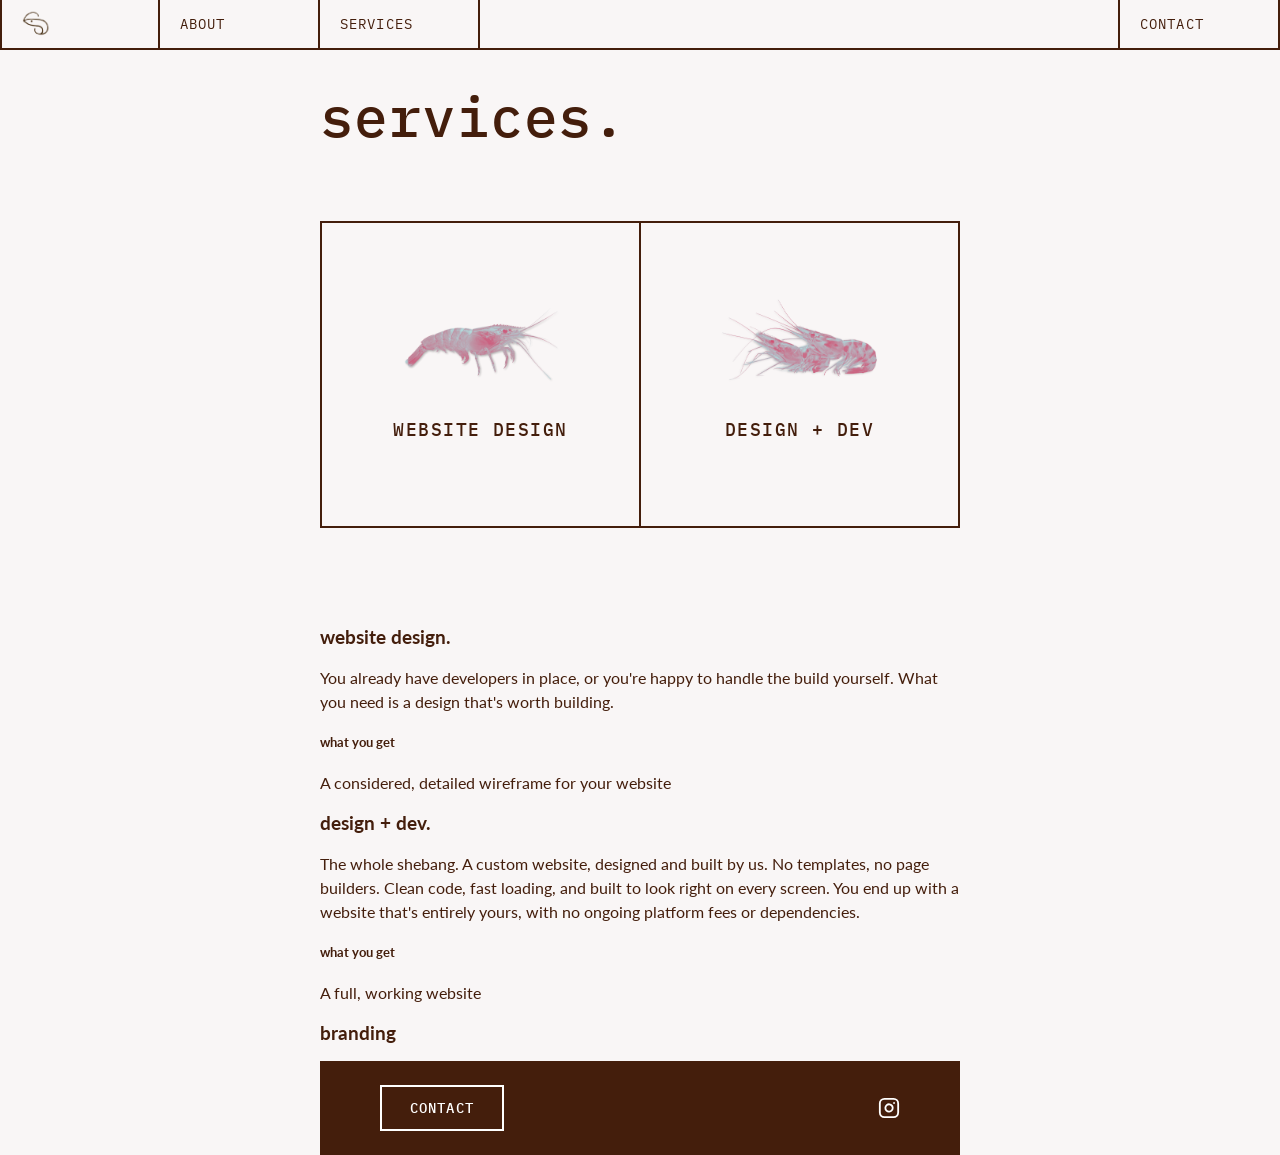
==== services.html @ c292fcb0 "Add files via upload" ====
<!DOCTYPE html>
<html lang="en">
	<head>
    	<meta charset="utf-8">
    	<meta name="description" content="Services offered by Prawhn">
    	<meta name="keywords" content="prawhn, services, branding, strategy">
		<meta name="viewport" content="width=device-width, initial-scale=1">
		<link rel="preconnect" href="https://fonts.googleapis.com">
		<link rel="preconnect" href="https://fonts.gstatic.com" crossorigin>
		<link href="https://fonts.googleapis.com/css2?family=IBM+Plex+Mono:ital,wght@0,100;0,200;0,300;0,400;0,500;0,600;0,700;1,100;1,200;1,300;1,400;1,500;1,600;1,700&family=Lato:ital,wght@0,100;0,300;0,400;0,700;0,900;1,100;1,300;1,400;1,700;1,900&display=swap" rel="stylesheet">
		<title>Services — Prawhn</title>

		<!-- external CSS link -->
		<link rel="stylesheet" href="css/normalize.css">
		<link rel="stylesheet" href="css/style.css">
	</head>
	<body>
		<header>
    		<nav class="nav primary-nav">
				<ul>
					<li class="nav-logo"><a href="index.html"><img src="prawhn.png" alt="prawhn"></a></li>
					<li><a href="about.html">About</a></li>
					<li><a href="services.html">Services</a></li>
					<li class="nav-spacer"></li>
					<li class="nav-contact"><a href="contact.html">Contact</a></li>
				</ul>
			</nav>
		</header>
		<section class="pitch-section">
			<h2>services.</h2>
		</section>
		<section class="services-grid-section">
			<div class="services-grid">
				<div class="service-card">
					<div class="card-inner">
						<div class="card-front">
							<img src="prawnimg1.png" alt="">
							<h3>website design</h3>
						</div>
						<div class="card-back">
							<p>blaahhh blah bleep blah</p>
						</div>
					</div>
				</div>
				<div class="service-card">
					<div class="card-inner">
						<div class="card-front">
							<img src="prawnimg2.png" alt="">
							<h3>design + dev</h3>
						</div>
						<div class="card-back">
							<p>blah blah blah blah</p>
						</div>
					</div>
				</div>
			</div>
		</section>
		<section class="services pitch-section">
			<section>
				<h3>website design.</h3>
				<p>You already have developers in place, or you're happy to handle the build yourself. What you need is a design that's worth building.</p>
				<h5>what you get</h5>
				<p>A considered, detailed wireframe for your website</p>
			</section>
			<section>
				<h3>design + dev.</h3>
				<p>The whole shebang. A custom website, designed and built by us. No templates, no page builders. Clean code, fast loading, and built to look right on every screen. You end up with a website that's entirely yours, with no ongoing platform fees or dependencies.</p>
				<h5>what you get</h5>
				<p>A full, working website</p>
			</section>
			<section>
				<h3>branding</h3>
		</section>
		<footer>
			<a href="contact.html" class="btn btn-footer">Contact</a>
			<a href="https://www.instagram.com/" class="footer-instagram" target="_blank" aria-label="Instagram">
				<svg xmlns="http://www.w3.org/2000/svg" width="22" height="22" viewBox="0 0 24 24" fill="none" stroke="currentColor" stroke-width="2" stroke-linecap="round" stroke-linejoin="round"><rect x="2" y="2" width="20" height="20" rx="5" ry="5"></rect><path d="M16 11.37A4 4 0 1 1 12.63 8 4 4 0 0 1 16 11.37z"></path><line x1="17.5" y1="6.5" x2="17.51" y2="6.5"></line></svg>
			</a>
		</footer>
		<script type="text/javascript" src="js/main.js"></script>
	</body>
</html>
---- css/style.css ----
/* Box Model Hack */
* {
     box-sizing: border-box;
}

/* HTML5 display-role reset for older browsers */
article, aside, details, figcaption, figure,
footer, header, hgroup, menu, nav, section {
  display: block;
}
body {
  line-height: 1;
}
ol, ul {
  list-style: none;
}
blockquote, q {
  quotes: none;
}
blockquote:before, blockquote:after,
q:before, q:after {
  content: '';
  content: none;
}
table {
  border-collapse: collapse;
  border-spacing: 0;
}

/* Clear fix hack */
.clearfix:after {
     content: ".";
     display: block;
     clear: both;
     visibility: hidden;
     line-height: 0;
     height: 0;
}

.clear {
	clear: both;
}

/******************************************
/* CSS VARIABLES
/*******************************************/

:root {
     /* Colours */
     --color-bg:          #f7f4f4;
     --color-surface:     #f2ede9;
     --color-muted:       #d7b6af;
     --color-text:        #441e0c;
     --color-accent-soft: #b1aeff;
     --color-accent-bold: #eb0a55;
     --color-white:       #ffffff;

     /* Typography */
     --font-display: "IBM Plex Mono", monospace;
     --font-body:    "Lato", sans-serif;
}

/******************************************
/* BASE STYLES
/*******************************************/

body {
     background-color: #f9f6f6;
     color: var(--color-text);
     font-family: var(--font-body);
}

a {
     color: var(--color-text);
     text-decoration: none;
}

p {
     line-height: 1.5;
}

h1 {
     font-family: var(--font-display);
     font-weight: 700;
     font-size: clamp(64px, 14vw, 175px);
     padding: 0;
     margin: clamp(40px, 8vw, 100px) 10px clamp(16px, 3vw, 40px) 40px;
}

h2 {
     font-family: var(--font-display);
     font-weight: 500;
     font-size: clamp(32px, 6vw, 56px);
     padding: 0;
     margin: clamp(40px, 8vw, 100px) 10px clamp(16px, 3vw, 40px) 40px;
     text-align: center;
}

h4 {
     font-family: var(--font-display);
     font-weight: 300;
     font-size: clamp(16px, 2.5vw, 35px);
     margin: 0 0 0 48px;
}

/******************************************
/* INDEX
/*******************************************/

.pitch-section {
     padding: 0 10%;
}

.pitch-section h2 {
     text-align: left;
     margin-top: clamp(16px, 3vw, 40px);
     margin-left: 0;
     margin-right: 0;
}

.pitch-section h1,
.pitch-section h3,
.pitch-section h4,
.pitch-section p {
     margin-left: 0;
     margin-right: 0;
}

.pitch-section .contact-form {
     margin-left: 0;
     margin-right: 0;
}

.italic {
     font-style: italic;
}

@media (min-width: 768px) {
     .pitch-section {
          padding: 0 20%;
     }
}

@media (min-width: 1024px) {
     .pitch-section {
          padding: 0 25%;
     }
}

/******************************************
/* HERO
/*******************************************/

.hero-heading {
     display: flex;
     align-items: center;
     justify-content: center;
}

.tagbox-stack {
     display: flex;
     flex-direction: column;
     align-items: stretch;
     width: min(80vw, 400px);
     margin-top: clamp(40px, 8vw, 100px);
     margin-bottom: clamp(16px, 3vw, 40px);
}

.tagbox {
     position: relative;
     padding: clamp(10px, 1.2vw, 18px) clamp(14px, 1.8vw, 26px);
}

.tagbox h3 {
     font-family: var(--font-display);
     font-size: clamp(14px, 3.5vw, 22px);
     font-weight: 500;
     text-transform: uppercase;
     letter-spacing: 0.08em;
     text-align: center;
}

@keyframes scrapbook-drop-1 {
     0%   { opacity: 0; transform: rotate(14deg) translate(-80px, -50px); }
     65%  { opacity: 1; transform: rotate(1deg) translate(4px, 4px); }
     100% { opacity: 1; transform: rotate(3deg) translate(0, 0); }
}

@keyframes scrapbook-drop-2 {
     0%   { opacity: 0; transform: rotate(-14deg) translate(100px, 10px); }
     65%  { opacity: 1; transform: rotate(-1deg) translate(-4px, 2px); }
     100% { opacity: 1; transform: rotate(-3deg) translate(0, 0); }
}

.tagbox-1 {
     background-color: var(--color-accent-soft);
     transform: rotate(3deg);
     z-index: 1;
     animation: scrapbook-drop-1 0.69s cubic-bezier(0.34, 1.4, 0.64, 1) 0.15s both;
}

.tagbox-1 h3 {
     color: var(--color-white);
}

.tagbox-2 {
     background-color: #f2ede9;
     border: 2px solid #41280c;
     transform: rotate(-3deg);
     margin-top: -8px;
     z-index: 2;
     animation: scrapbook-drop-2 0.69s cubic-bezier(0.34, 1.4, 0.64, 1) 0.45s both;
}

.tagbox-2 h3 {
     color: var(--color-text);
}

/******************************************
/* LAYOUT
/*******************************************/

header {
     border-bottom: 2px solid var(--color-text);
     position: relative;
}

footer {

}

/******************************************
/* DESKTOP NAV (1024px+)
/*******************************************/

.mobile-header {
     display: none;
}

.mobile-nav {
     display: none;
}

.primary-nav {
     display: block;
}

.primary-nav ul {
     display: grid;
     grid-template-columns: repeat(3, minmax(0, 12.5vw)) 1fr minmax(0, 12.5vw);
     margin: 0;
     padding: 0;
     width: 100%;
}

.primary-nav li {
     display: block;
     text-transform: uppercase;
     font-family: var(--font-display);
     font-size: clamp(11px, 1.2vw, 14px);
     font-weight: 400;
     letter-spacing: 0.08em;
     border-right: 2px solid var(--color-text);
}

.primary-nav li:first-child {
     border-left: 2px solid var(--color-text);
}

.nav-spacer {
     border: none;
}

.nav-logo a {
     display: flex;
     align-items: center;
     padding: 3px 20px;
}

.nav-logo img {
     height: 28px;
     width: auto;
     display: block;
}

.primary-nav li a {
     display: flex;
     align-items: center;
     padding: 10px 20px;
     height: 100%;
}

.primary-nav li:not(.nav-spacer):hover {
     background-color: var(--color-accent-bold);
}

.primary-nav li:not(.nav-spacer):hover a {
     color: var(--color-white);
}

/******************************************
/* TABLET NAV (768px–1024px)
/*******************************************/

@media (max-width: 1024px) {

     .primary-nav ul {
          grid-template-columns: repeat(3, minmax(0, 18vw)) 1fr minmax(0, 18vw);
     }

     .primary-nav li {
          font-size: 10px;
          letter-spacing: 0.04em;
     }

     .primary-nav li a {
          padding: 8px 14px;
     }

     .nav-logo a {
          padding: 3px 14px;
     }

     .nav-logo img {
          height: 20px;
     }

}

/******************************************
/* MOBILE NAV (below 768px)
/*******************************************/

@media (max-width: 768px) {

     /* Hide desktop nav */
     .primary-nav {
          display: none;
     }

     /* Show mobile header bar */
     .mobile-header {
          display: flex;
          align-items: center;
          justify-content: space-between;
          padding: 16px 20px;
     }

     .mobile-logo {
          font-family: var(--font-display);
          font-weight: 700;
          font-size: 20px;
          color: var(--color-text);
          text-decoration: none;
     }

     /* Hamburger button */
     .hamburger {
          display: flex;
          flex-direction: column;
          justify-content: space-between;
          width: 24px;
          height: 16px;
          background: none;
          border: none;
          cursor: pointer;
          padding: 0;
     }

     .hamburger span {
          display: block;
          width: 100%;
          height: 2px;
          background-color: var(--color-text);
          transition: all 0.25s ease;
          transform-origin: center;
     }

     /* Hamburger → ✕ when open */
     .hamburger.is-open span:nth-child(1) {
          transform: translateY(7px) rotate(45deg);
     }

     .hamburger.is-open span:nth-child(2) {
          opacity: 0;
     }

     .hamburger.is-open span:nth-child(3) {
          transform: translateY(-7px) rotate(-45deg);
     }

     /* Mobile nav overlay */
     .mobile-nav {
          display: block;
          position: absolute;
          top: 100%;
          right: 0;
          width: 50%;
          background-color: var(--color-bg);
          border-left: 2px solid var(--color-text);
          border-bottom: 2px solid var(--color-text);
          z-index: 100;

          /* Hidden by default */
          opacity: 0;
          pointer-events: none;
          transform: translateY(-8px);
          transition: opacity 0.25s ease, transform 0.25s ease;
     }

     .mobile-nav.is-open {
          opacity: 1;
          pointer-events: all;
          transform: translateY(0);
     }

     .mobile-nav ul {
          margin: 0;
          padding: 0;
     }

     .mobile-nav li {
          display: block;
          border-bottom: 2px solid var(--color-text);
          font-family: var(--font-display);
          font-size: 13px;
          font-weight: 400;
          text-transform: uppercase;
          letter-spacing: 0.08em;
     }

     .mobile-nav li:last-child {
          border-bottom: none;
     }

     .mobile-nav li a {
          display: block;
          padding: 18px 20px;
          color: var(--color-text);
     }

     .mobile-nav li:hover {
          background-color: var(--color-accent-bold);
     }

     .mobile-nav li:hover a {
          color: var(--color-white);
     }

}

/******************************************
/* SERVICES
/*******************************************/

.services-grid-section {
     display: flex;
     justify-content: center;
     margin: clamp(32px, 6vw, 80px) 0 clamp(40px, 8vw, 100px);
}

.services-grid {
     display: flex;
     gap: 0;
     width: 50%;
}

.service-card + .service-card {
     margin-left: -2px;
}

.service-card {
     flex: 1;
     min-height: clamp(200px, 24vw, 320px);
     display: grid;
     perspective: 800px;
     cursor: pointer;
}

.card-inner {
     position: relative;
     transform-style: preserve-3d;
     transition: transform 0.5s ease;
}

.card-inner.is-flipped {
     transform: rotateY(180deg);
}

.card-front,
.card-back {
     position: absolute;
     inset: 0;
     display: flex;
     flex-direction: column;
     align-items: center;
     justify-content: center;
     gap: 16px;
     padding: clamp(20px, 3vw, 40px);
     overflow: hidden;
     border: 2px solid var(--color-text);
     backface-visibility: hidden;
     -webkit-backface-visibility: hidden;
}

.card-front img {
     width: 70%;
     height: auto;
     display: block;
}

.card-back {
     transform: rotateY(180deg);
     background-color: #f2ede9;
}

.service-card h3 {
     font-family: var(--font-display);
     font-size: clamp(13px, 1.4vw, 18px);
     font-weight: 500;
     text-transform: uppercase;
     text-align: center;
     letter-spacing: 0.08em;
}

.service-card p {
     font-family: var(--font-body);
     font-size: 15px;
     line-height: 1.6;
     text-align: center;
}

@media (max-width: 1024px) and (min-width: 769px) {

     .services-grid {
          width: 65%;
     }

}

@media (max-width: 768px) {

     .services-grid {
          flex-direction: column;
          width: 65%;
     }

     .service-card + .service-card {
          margin-left: 0;
          margin-top: -2px;
     }


     .service-card {
          min-height: clamp(175px, 40vw, 290px);
     }

}

/******************************************
/* CONTACT FORM
/*******************************************/

.contact-form {
     margin: clamp(32px, 6vw, 80px) 40px clamp(40px, 8vw, 100px) 40px;
     max-width: 640px;
}

.form-group {
     display: flex;
     flex-direction: column;
     margin-bottom: clamp(24px, 4vw, 40px);
}

.form-group label {
     font-family: var(--font-display);
     font-size: 11px;
     font-weight: 500;
     text-transform: uppercase;
     letter-spacing: 0.1em;
     color: var(--color-text);
     margin-bottom: 10px;
}

.form-group input,
.form-group textarea {
     background: transparent;
     border: none;
     border-bottom: 2px solid var(--color-text);
     color: var(--color-text);
     font-family: var(--font-body);
     font-size: 16px;
     padding: 10px 0;
     width: 100%;
     outline: none;
     transition: border-color 0.2s ease;
}

.form-group textarea {
     resize: vertical;
     line-height: 1.6;
}

.form-group input::placeholder,
.form-group textarea::placeholder {
     color: var(--color-muted);
}

.form-group input:focus,
.form-group textarea:focus {
     border-bottom-color: var(--color-accent-bold);
}

.btn-submit {
     background-color: var(--color-accent-bold);
     margin-top: 8px;
}

.btn-submit:hover {
     background-color: var(--color-accent-bold);
}

/******************************************
/* BUTTONS
/*******************************************/

.btn {
     display: inline-block;
     background-color: var(--color-accent-soft);
     color: var(--color-white);
     font-family: var(--font-display);
     font-size: 14px;
     font-weight: 500;
     text-transform: uppercase;
     letter-spacing: 0.08em;
     padding: 14px 28px;
     border: 2px solid var(--color-accent-soft);
     cursor: pointer;
     text-decoration: none;
}

.btn-group {
     display: flex;
     gap: 16px;
     flex-wrap: wrap;
     width: max-content;
     margin: clamp(16px, 3vw, 32px) auto clamp(40px, 8vw, 80px);
}

.btn-group .btn,
.btn-group .secondary-btn {
     flex: 1 1 0;
     text-align: center;
     white-space: nowrap;
}

.secondary-btn {
     display: inline-block;
     background-color: var(--color-bg);
     color: var(--color-text);
     font-family: var(--font-display);
     font-size: 14px;
     font-weight: 500;
     text-transform: uppercase;
     letter-spacing: 0.08em;
     padding: 14px 28px;
     border: 2px solid var(--color-text);
     cursor: pointer;
     text-decoration: none;
}

/******************************************
/* FOOTER
/*******************************************/

footer {
     background-color: var(--color-text);
     padding: clamp(10px, 2vw, 24px) clamp(24px, 5vw, 60px);
     display: flex;
     align-items: center;
     justify-content: space-between;
}

.btn-footer {
     background: transparent;
     border: 2px solid var(--color-white);
     color: var(--color-white);
}

.btn-footer:hover {
     background: var(--color-white);
     color: var(--color-text);
}

.footer-instagram {
     color: var(--color-white);
     display: flex;
     align-items: center;
}

.footer-instagram:hover {
     color: var(--color-accent-bold);
}
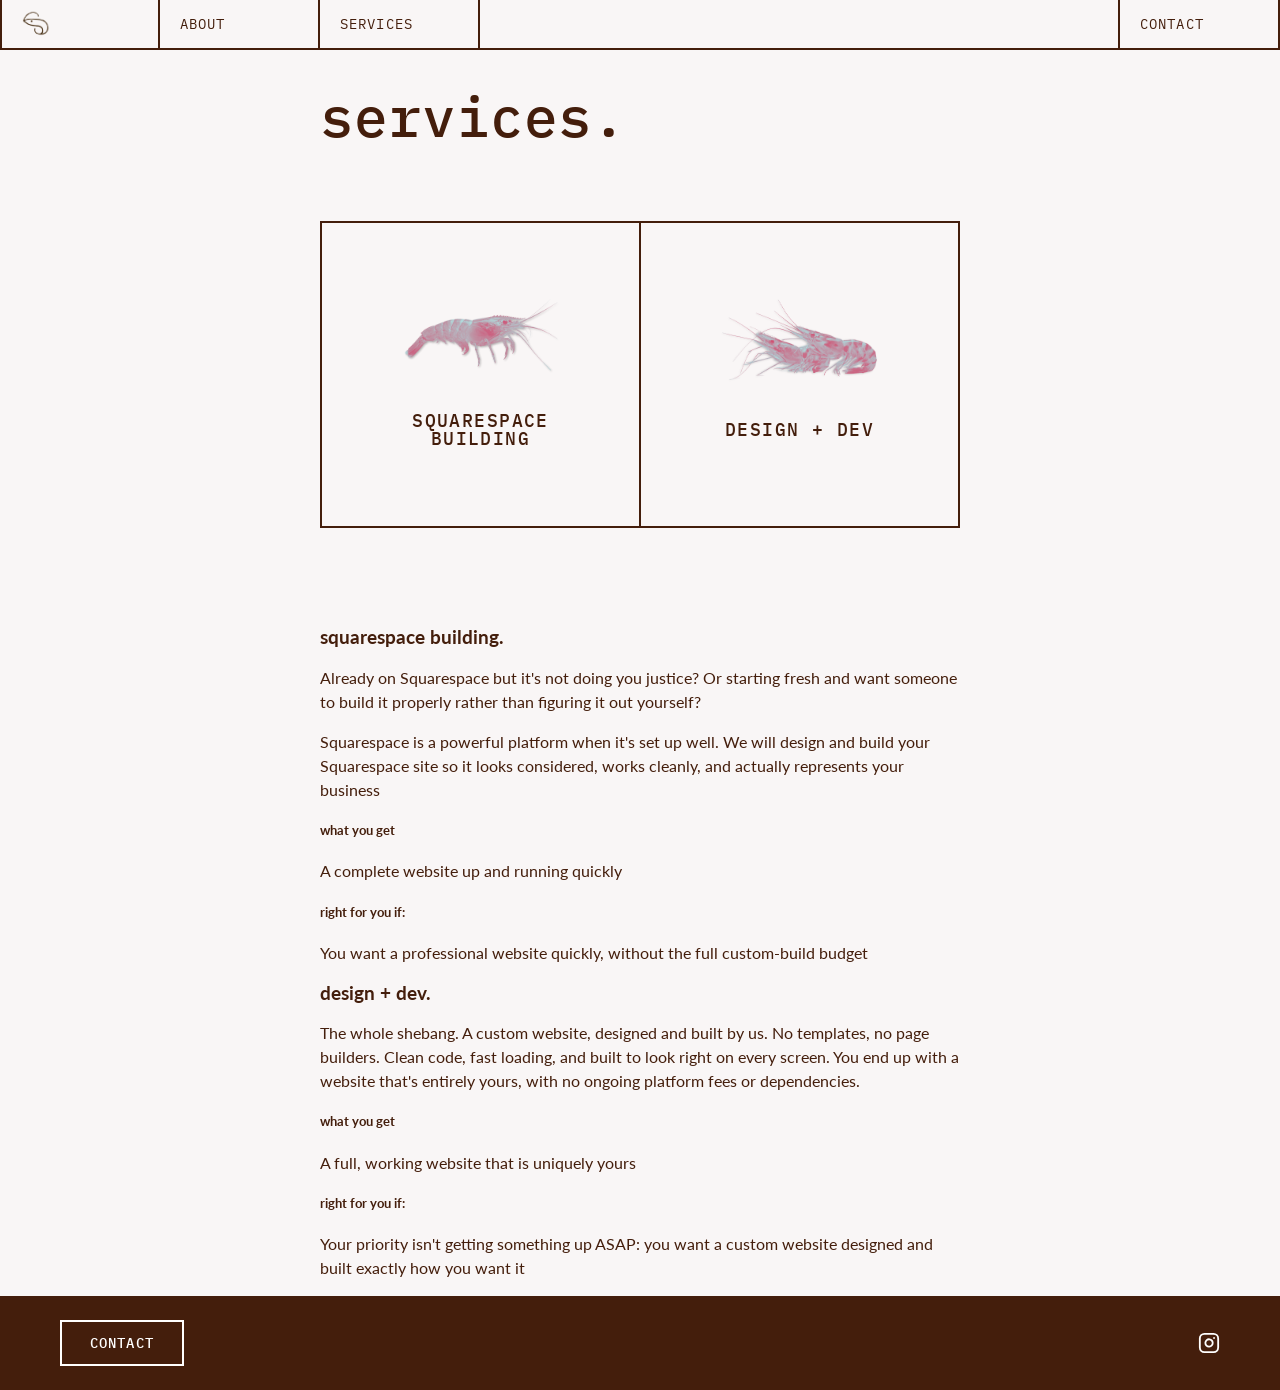
==== commit 4e30d48c: "Update services.html" ====
--- a/services.html
+++ b/services.html
@@ -35,10 +35,11 @@
 					<div class="card-inner">
 						<div class="card-front">
 							<img src="prawnimg1.png" alt="">
-							<h3>website design</h3>
+							<h3>squarespace building</h3>
 						</div>
 						<div class="card-back">
-							<p>blaahhh blah bleep blah</p>
+							<h5>for you if:</h5>
+							<p>you want a website up and running ASAP, or you already have a squarespace site that needs some TLC</p>
 						</div>
 					</div>
 				</div>
@@ -49,7 +50,8 @@
 							<h3>design + dev</h3>
 						</div>
 						<div class="card-back">
-							<p>blah blah blah blah</p>
+							<h5>for you if:</h5>
+							<p>you want a custom website designed and built exactly how you want it, from scratch</p>
 						</div>
 					</div>
 				</div>
@@ -57,19 +59,22 @@
 		</section>
 		<section class="services pitch-section">
 			<section>
-				<h3>website design.</h3>
-				<p>You already have developers in place, or you're happy to handle the build yourself. What you need is a design that's worth building.</p>
+				<h3>squarespace building.</h3>
+				<p>Already on Squarespace but it's not doing you justice? Or starting fresh and want someone to build it properly rather than figuring it out yourself?</p>
+				<p>Squarespace is a powerful platform when it's set up well. We will design and build your Squarespace site so it looks considered, works cleanly, and actually represents your business</p>
 				<h5>what you get</h5>
-				<p>A considered, detailed wireframe for your website</p>
+				<p>A complete website up and running quickly</p>
+				<h5>right for you if:</h5>
+				<p>You want a professional website quickly, without the full custom-build budget</p>
 			</section>
 			<section>
 				<h3>design + dev.</h3>
 				<p>The whole shebang. A custom website, designed and built by us. No templates, no page builders. Clean code, fast loading, and built to look right on every screen. You end up with a website that's entirely yours, with no ongoing platform fees or dependencies.</p>
 				<h5>what you get</h5>
-				<p>A full, working website</p>
+				<p>A full, working website that is uniquely yours</p>
+				<h5>right for you if:</h5>
+				<p>Your priority isn't getting something up ASAP: you want a custom website designed and built exactly how you want it</p>
 			</section>
-			<section>
-				<h3>branding</h3>
 		</section>
 		<footer>
 			<a href="contact.html" class="btn btn-footer">Contact</a>
